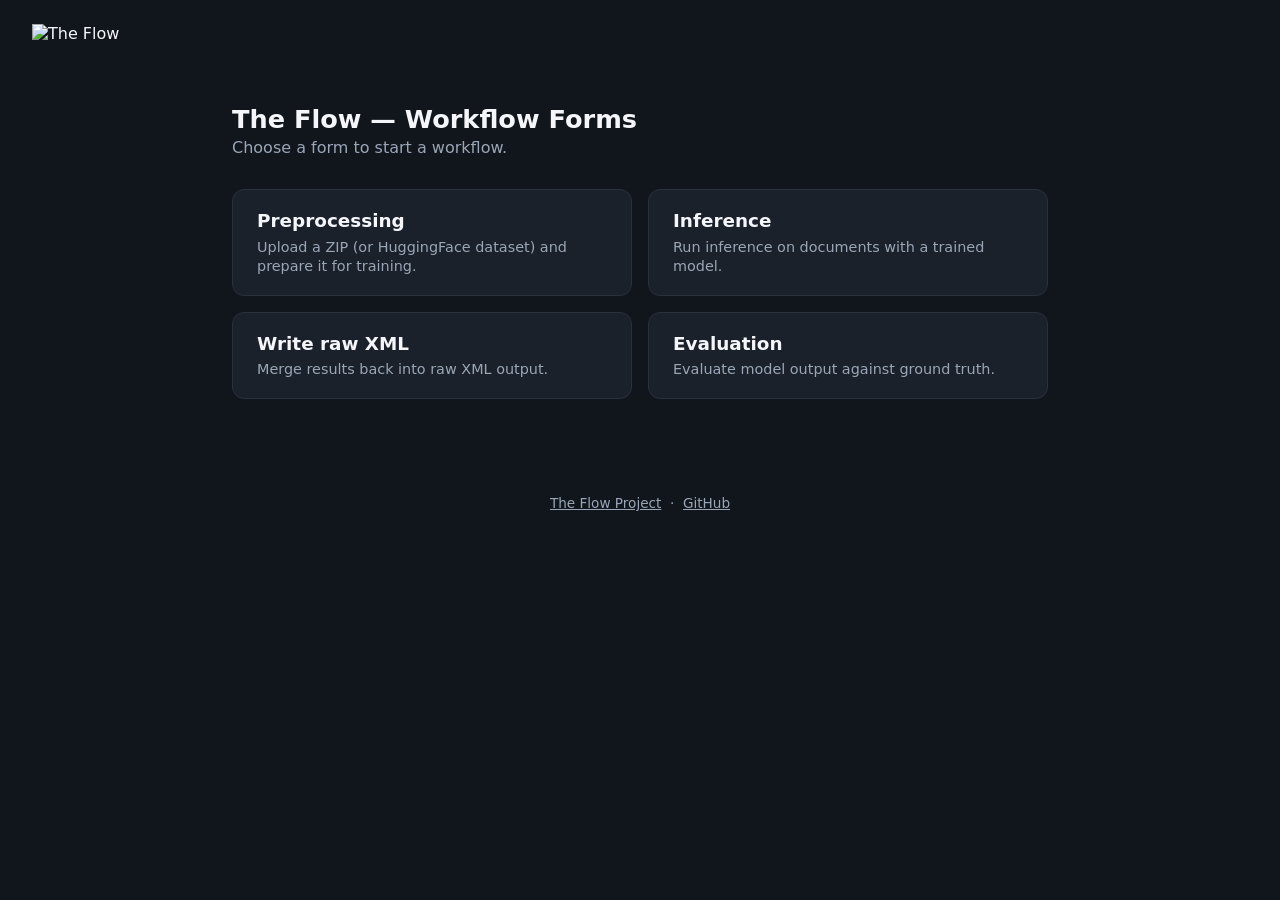
==== frontend-forms/landing-index.html @ 8536d8ed "add local usage docker compose (domain only needed for mail notification)" ====
<!DOCTYPE html>
<!-- AIDEV-NOTE: landing menu for the LOCAL / no-domain deployment. Served at / by the
     consolidated frontend-forms image; links to every form under its sub-path so users
     only need to remember http://<server-ip>/. Assets are root-absolute (single host). -->
<html lang="en">
<head>
  <meta charset="utf-8" />
  <meta name="viewport" content="width=device-width, initial-scale=1" />
  <title>The Flow — Forms</title>
  <link rel="icon" href="/favicon.ico" />
  <style>
    :root { --bg: #11151c; --card: #1b212b; --fg: #f4f6fa; --muted: #9aa6b6; --accent: #5b8def; }
    * { box-sizing: border-box; }
    body { margin: 0; font-family: system-ui, -apple-system, Segoe UI, Roboto, sans-serif;
           background: var(--bg); color: var(--fg); min-height: 100vh; }
    header { display: flex; align-items: center; gap: 1rem; padding: 1.5rem 2rem; }
    header img { height: 40px; }
    main { max-width: 880px; margin: 0 auto; padding: 1rem 2rem 4rem; }
    h1 { font-size: 1.6rem; margin: 0 0 .25rem; }
    p.lead { color: var(--muted); margin-top: 0; }
    .grid { display: grid; grid-template-columns: repeat(auto-fit, minmax(320px, 1fr));
            gap: 1rem; margin-top: 2rem; }
    a.card { display: block; text-decoration: none; color: inherit; background: var(--card);
             border: 1px solid #2a313d; border-radius: 12px; padding: 1.25rem 1.5rem;
             transition: border-color .15s, transform .15s; }
    a.card:hover { border-color: var(--accent); transform: translateY(-2px); }
    a.card h2 { margin: 0 0 .35rem; font-size: 1.15rem; }
    a.card span { color: var(--muted); font-size: .9rem; }
    footer { text-align: center; color: var(--muted); font-size: .85rem; padding: 2rem; }
    footer a { color: var(--muted); }
  </style>
</head>
<body>
  <header>
    <img src="/TheFlow_white.png" alt="The Flow" />
  </header>
  <main>
    <h1>The Flow — Workflow Forms</h1>
    <p class="lead">Choose a form to start a workflow.</p>

    <div class="grid">
      <a class="card" href="/workflows-preprocessing/">
        <h2>Preprocessing</h2>
        <span>Upload a ZIP (or HuggingFace dataset) and prepare it for training.</span>
      </a>
      <a class="card" href="/workflows-inference/">
        <h2>Inference</h2>
        <span>Run inference on documents with a trained model.</span>
      </a>
      <a class="card" href="/workflows-write-rawxml/">
        <h2>Write raw XML</h2>
        <span>Merge results back into raw XML output.</span>
      </a>
      <a class="card" href="/workflows-evaluation/">
        <h2>Evaluation</h2>
        <span>Evaluate model output against ground truth.</span>
      </a>
    </div>
  </main>
  <footer>
    <a href="https://flow-project.net" target="_blank" rel="noopener">The Flow Project</a>
    &nbsp;·&nbsp;
    <a href="https://github.com/the-flow-project" target="_blank" rel="noopener">GitHub</a>
  </footer>
</body>
</html>
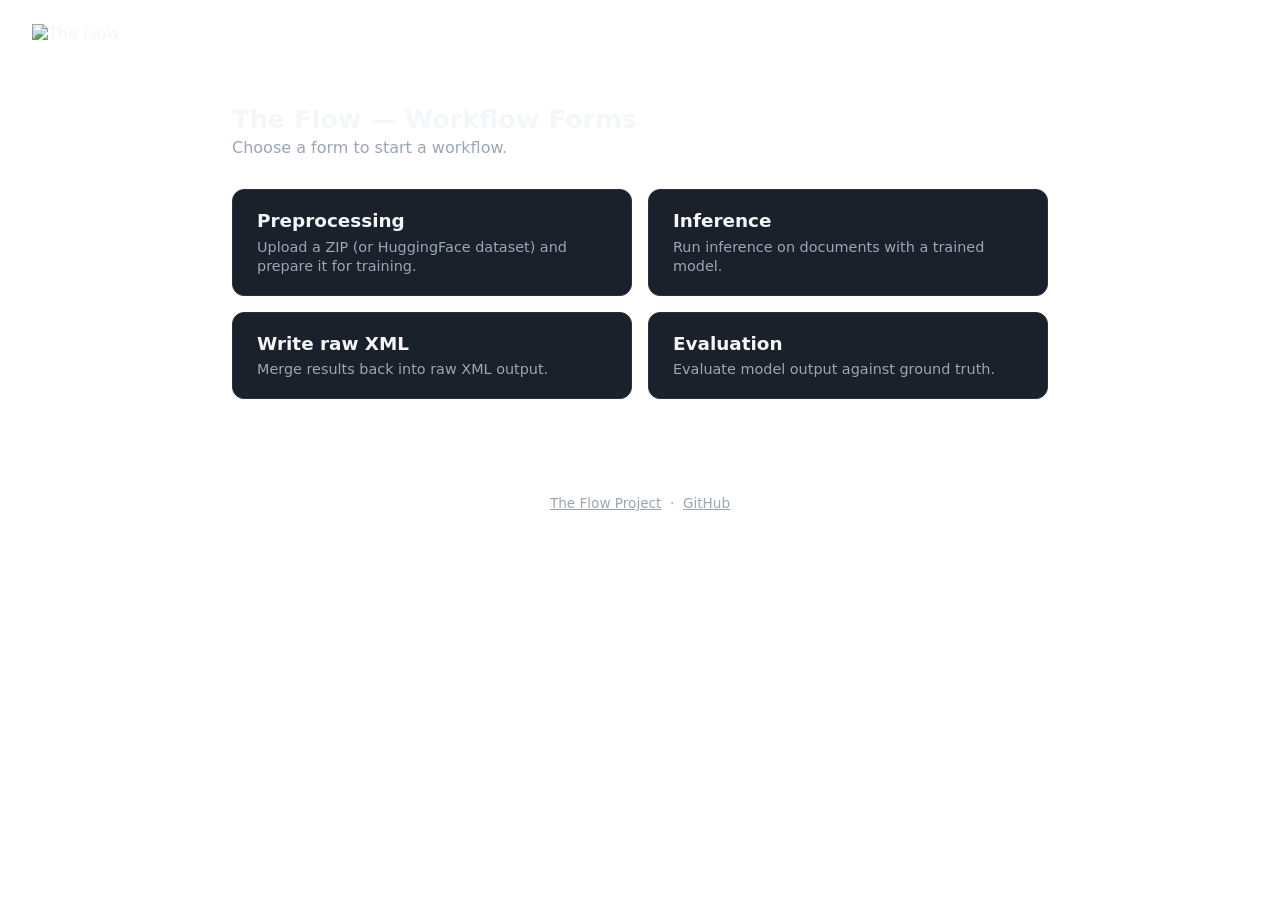
==== commit 43da8f2f: "change frontend background color" ====
--- a/frontend-forms/landing-index.html
+++ b/frontend-forms/landing-index.html
@@ -9,7 +9,7 @@
   <title>The Flow — Forms</title>
   <link rel="icon" href="/favicon.ico" />
   <style>
-    :root { --bg: #11151c; --card: #1b212b; --fg: #f4f6fa; --muted: #9aa6b6; --accent: #5b8def; }
+    :root { --bg: ##f1f5f9; --card: #1b212b; --fg: #f4f6fa; --muted: #9aa6b6; --accent: #5b8def; }
     * { box-sizing: border-box; }
     body { margin: 0; font-family: system-ui, -apple-system, Segoe UI, Roboto, sans-serif;
            background: var(--bg); color: var(--fg); min-height: 100vh; }
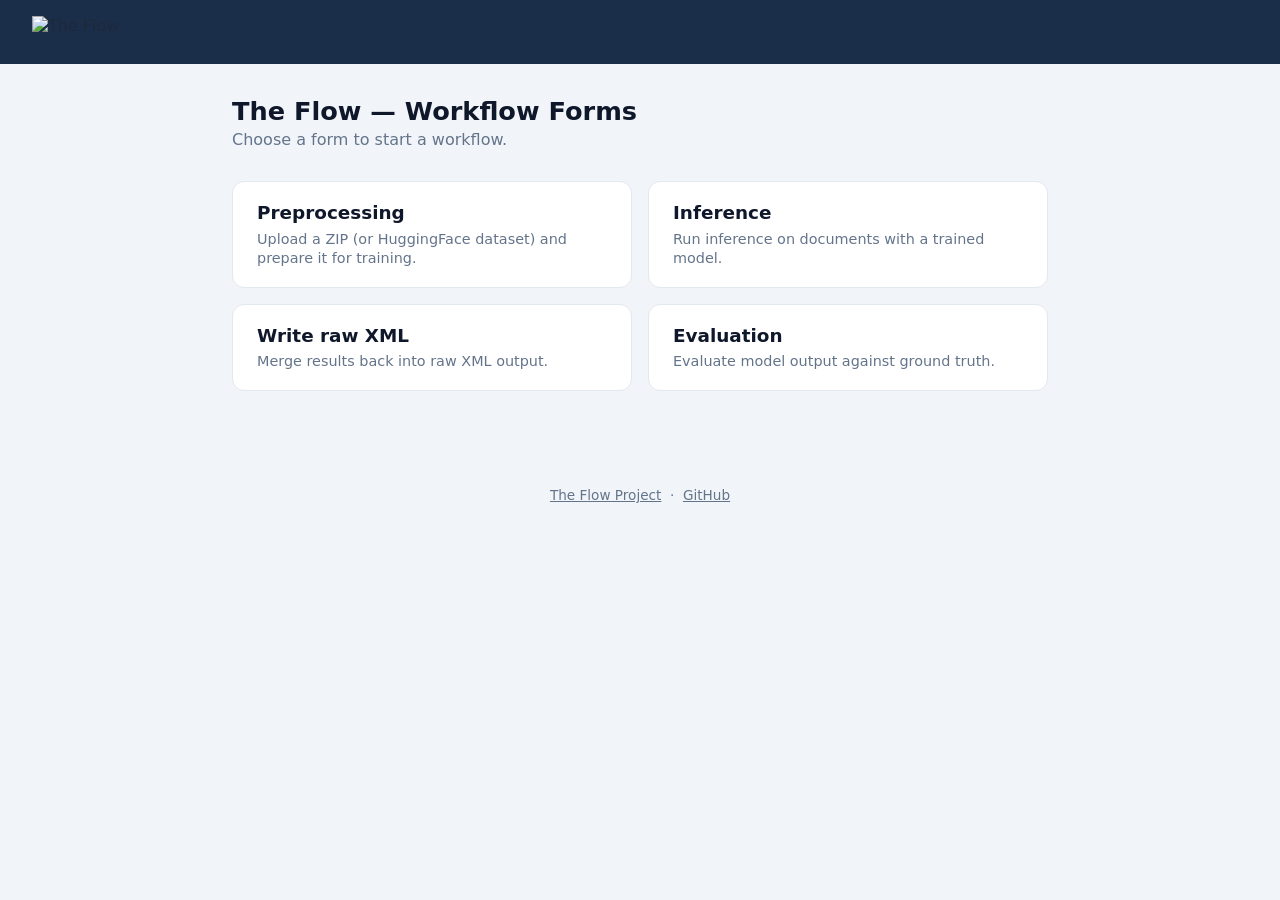
==== commit 378da59d: "change design" ====
--- a/frontend-forms/landing-index.html
+++ b/frontend-forms/landing-index.html
@@ -9,22 +9,26 @@
   <title>The Flow — Forms</title>
   <link rel="icon" href="/favicon.ico" />
   <style>
-    :root { --bg: ##f1f5f9; --card: #1b212b; --fg: #f4f6fa; --muted: #9aa6b6; --accent: #5b8def; }
+    /* AIDEV-NOTE: palette mirrors workflows-preprocessing/form/style.css so the landing
+       menu matches the form pages (light page bg, white cards, navy brand bar). */
+    :root { --brand-bg: #1a2e4a; --bg: #f1f5f9; --card: #ffffff; --fg: #1e293b;
+            --heading: #0f172a; --muted: #64748b; --border: #e2e8f0; --accent: #6366f1; }
     * { box-sizing: border-box; }
-    body { margin: 0; font-family: system-ui, -apple-system, Segoe UI, Roboto, sans-serif;
+    body { margin: 0; font-family: 'Inter', system-ui, -apple-system, Segoe UI, Roboto, sans-serif;
            background: var(--bg); color: var(--fg); min-height: 100vh; }
-    header { display: flex; align-items: center; gap: 1rem; padding: 1.5rem 2rem; }
-    header img { height: 40px; }
-    main { max-width: 880px; margin: 0 auto; padding: 1rem 2rem 4rem; }
-    h1 { font-size: 1.6rem; margin: 0 0 .25rem; }
+    header { display: flex; align-items: center; gap: 1rem; padding: 1rem 2rem;
+             background: var(--brand-bg); height: 64px; }
+    header img { height: 32px; }
+    main { max-width: 880px; margin: 0 auto; padding: 2rem 2rem 4rem; }
+    h1 { font-size: 1.6rem; margin: 0 0 .25rem; color: var(--heading); }
     p.lead { color: var(--muted); margin-top: 0; }
     .grid { display: grid; grid-template-columns: repeat(auto-fit, minmax(320px, 1fr));
             gap: 1rem; margin-top: 2rem; }
     a.card { display: block; text-decoration: none; color: inherit; background: var(--card);
-             border: 1px solid #2a313d; border-radius: 12px; padding: 1.25rem 1.5rem;
+             border: 1px solid var(--border); border-radius: 12px; padding: 1.25rem 1.5rem;
              transition: border-color .15s, transform .15s; }
     a.card:hover { border-color: var(--accent); transform: translateY(-2px); }
-    a.card h2 { margin: 0 0 .35rem; font-size: 1.15rem; }
+    a.card h2 { margin: 0 0 .35rem; font-size: 1.15rem; color: var(--heading); }
     a.card span { color: var(--muted); font-size: .9rem; }
     footer { text-align: center; color: var(--muted); font-size: .85rem; padding: 2rem; }
     footer a { color: var(--muted); }
